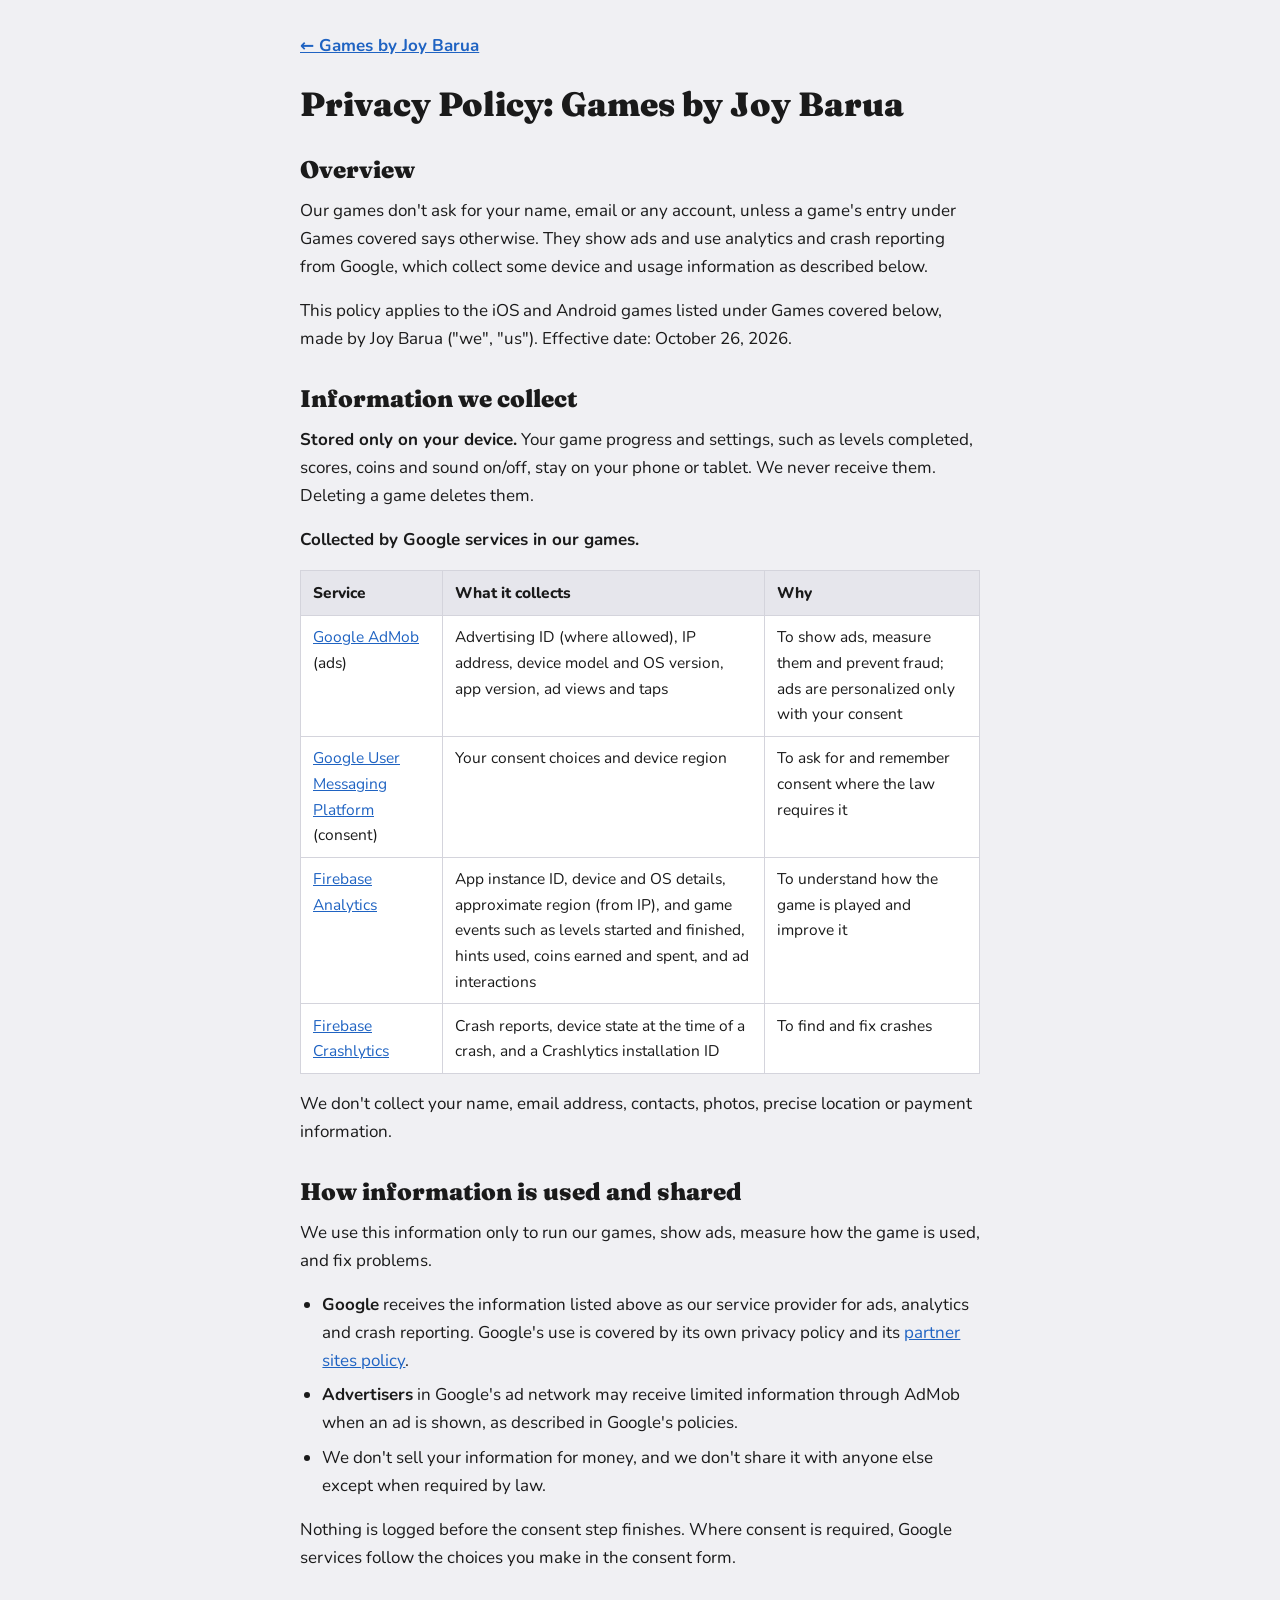
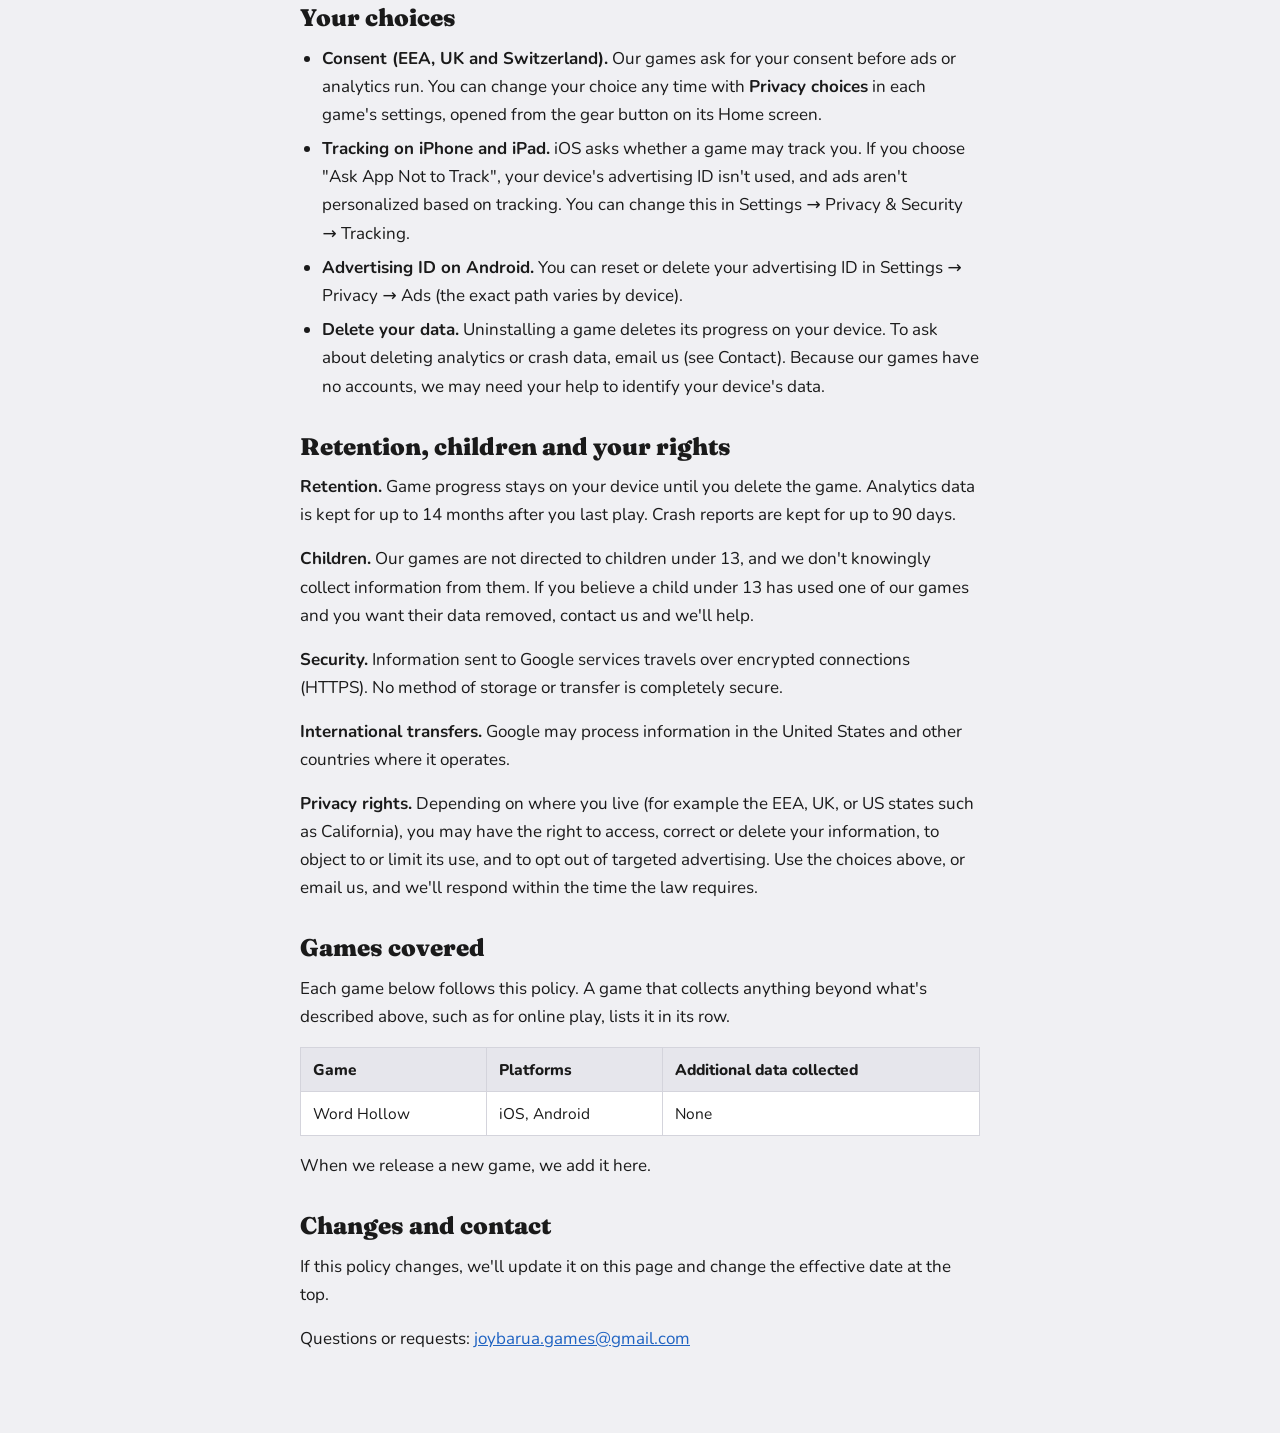
==== privacy/index.html @ 5f44bbf3 "Add developer site and privacy policy Co-Authored-By: Claude Sonnet 5.5 <noreply@anthropic.com>" ====
<!DOCTYPE html>
<html lang="en">
<head>
  <meta charset="utf-8">
  <meta name="viewport" content="width=device-width, initial-scale=1">
  <title>Privacy Policy: Games by Joy Barua</title>
  <link rel="preconnect" href="https://fonts.googleapis.com">
  <link rel="preconnect" href="https://fonts.gstatic.com" crossorigin>
  <link href="https://fonts.googleapis.com/css2?family=Fraunces:opsz,wght@9..144,900&family=Nunito:wght@400;700;800&display=swap" rel="stylesheet">
  <link rel="stylesheet" href="/style.css">
</head>
<body>
  <main>
    <a class="back" href="/">&larr; Games by Joy Barua</a>

    <h1>Privacy Policy: Games by Joy Barua</h1>

    <h2>Overview</h2>

    <p>Our games don't ask for your name, email or any account, unless a game's entry under Games covered says otherwise. They show ads and use analytics and crash reporting from Google, which collect some device and usage information as described below.</p>

    <p>This policy applies to the iOS and Android games listed under Games covered below, made by Joy Barua ("we", "us"). Effective date: October 26, 2026.</p>

    <h2>Information we collect</h2>

    <p><strong>Stored only on your device.</strong> Your game progress and settings, such as levels completed, scores, coins and sound on/off, stay on your phone or tablet. We never receive them. Deleting a game deletes them.</p>

    <p><strong>Collected by Google services in our games.</strong></p>

    <div class="table-wrap">
      <table>
        <thead>
          <tr><th>Service</th><th>What it collects</th><th>Why</th></tr>
        </thead>
        <tbody>
          <tr><td><a href="https://policies.google.com/technologies/ads">Google AdMob</a> (ads)</td><td>Advertising ID (where allowed), IP address, device model and OS version, app version, ad views and taps</td><td>To show ads, measure them and prevent fraud; ads are personalized only with your consent</td></tr>
          <tr><td><a href="https://developers.google.com/admob/ump">Google User Messaging Platform</a> (consent)</td><td>Your consent choices and device region</td><td>To ask for and remember consent where the law requires it</td></tr>
          <tr><td><a href="https://firebase.google.com/support/privacy">Firebase Analytics</a></td><td>App instance ID, device and OS details, approximate region (from IP), and game events such as levels started and finished, hints used, coins earned and spent, and ad interactions</td><td>To understand how the game is played and improve it</td></tr>
          <tr><td><a href="https://firebase.google.com/support/privacy">Firebase Crashlytics</a></td><td>Crash reports, device state at the time of a crash, and a Crashlytics installation ID</td><td>To find and fix crashes</td></tr>
        </tbody>
      </table>
    </div>

    <p>We don't collect your name, email address, contacts, photos, precise location or payment information.</p>

    <h2>How information is used and shared</h2>

    <p>We use this information only to run our games, show ads, measure how the game is used, and fix problems.</p>

    <ul>
      <li><strong>Google</strong> receives the information listed above as our service provider for ads, analytics and crash reporting. Google's use is covered by its own privacy policy and its <a href="https://policies.google.com/technologies/partner-sites">partner sites policy</a>.</li>
      <li><strong>Advertisers</strong> in Google's ad network may receive limited information through AdMob when an ad is shown, as described in Google's policies.</li>
      <li>We don't sell your information for money, and we don't share it with anyone else except when required by law.</li>
    </ul>

    <p>Nothing is logged before the consent step finishes. Where consent is required, Google services follow the choices you make in the consent form.</p>

    <h2>Your choices</h2>

    <ul>
      <li><strong>Consent (EEA, UK and Switzerland).</strong> Our games ask for your consent before ads or analytics run. You can change your choice any time with <strong>Privacy choices</strong> in each game's settings, opened from the gear button on its Home screen.</li>
      <li><strong>Tracking on iPhone and iPad.</strong> iOS asks whether a game may track you. If you choose "Ask App Not to Track", your device's advertising ID isn't used, and ads aren't personalized based on tracking. You can change this in Settings &rarr; Privacy &amp; Security &rarr; Tracking.</li>
      <li><strong>Advertising ID on Android.</strong> You can reset or delete your advertising ID in Settings &rarr; Privacy &rarr; Ads (the exact path varies by device).</li>
      <li><strong>Delete your data.</strong> Uninstalling a game deletes its progress on your device. To ask about deleting analytics or crash data, email us (see Contact). Because our games have no accounts, we may need your help to identify your device's data.</li>
    </ul>

    <h2>Retention, children and your rights</h2>

    <p><strong>Retention.</strong> Game progress stays on your device until you delete the game. Analytics data is kept for up to 14 months after you last play. Crash reports are kept for up to 90 days.</p>

    <p><strong>Children.</strong> Our games are not directed to children under 13, and we don't knowingly collect information from them. If you believe a child under 13 has used one of our games and you want their data removed, contact us and we'll help.</p>

    <p><strong>Security.</strong> Information sent to Google services travels over encrypted connections (HTTPS). No method of storage or transfer is completely secure.</p>

    <p><strong>International transfers.</strong> Google may process information in the United States and other countries where it operates.</p>

    <p><strong>Privacy rights.</strong> Depending on where you live (for example the EEA, UK, or US states such as California), you may have the right to access, correct or delete your information, to object to or limit its use, and to opt out of targeted advertising. Use the choices above, or email us, and we'll respond within the time the law requires.</p>

    <h2>Games covered</h2>

    <p>Each game below follows this policy. A game that collects anything beyond what's described above, such as for online play, lists it in its row.</p>

    <div class="table-wrap">
      <table>
        <thead>
          <tr><th>Game</th><th>Platforms</th><th>Additional data collected</th></tr>
        </thead>
        <tbody>
          <tr><td>Word Hollow</td><td>iOS, Android</td><td>None</td></tr>
        </tbody>
      </table>
    </div>

    <p>When we release a new game, we add it here.</p>

    <h2>Changes and contact</h2>

    <p>If this policy changes, we'll update it on this page and change the effective date at the top.</p>

    <p>Questions or requests: <a href="mailto:joybarua.games@gmail.com">joybarua.games@gmail.com</a></p>
  </main>
</body>
</html>
---- style.css ----
:root {
  --bg: #f0f0f3;
  --text: #1a1a1a;
  --link: #1f63c2;
  --muted: #5a5a64;
  --line: #d4d4dc;
  --card: #ffffff;
}

* { box-sizing: border-box; }

html { -webkit-text-size-adjust: 100%; }

body {
  margin: 0;
  background: var(--bg);
  color: var(--text);
  font-family: "Nunito", system-ui, -apple-system, "Segoe UI", sans-serif;
  font-size: 1.0625rem;
  line-height: 1.65;
}

main {
  max-width: 720px;
  margin: 0 auto;
  padding: 2rem 1.25rem 4rem;
}

h1, h2 {
  font-family: "Fraunces", Georgia, serif;
  font-weight: 900;
  line-height: 1.2;
  margin: 2rem 0 0.75rem;
}

h1 { font-size: 2.1rem; margin-top: 0.5rem; }
h2 { font-size: 1.5rem; }

p, ul { margin: 0 0 1rem; }
ul { padding-left: 1.4rem; }
li { margin-bottom: 0.4rem; }

a { color: var(--link); }

.back { display: inline-block; margin-bottom: 1rem; font-weight: 700; }

.game {
  background: var(--card);
  border: 1px solid var(--line);
  border-radius: 14px;
  padding: 1rem 1.25rem;
  margin: 0 0 1rem;
}
.game h3 {
  font-family: "Fraunces", Georgia, serif;
  font-weight: 900;
  font-size: 1.25rem;
  margin: 0 0 0.25rem;
}
.game p { margin: 0; }

.table-wrap { overflow-x: auto; margin: 0 0 1rem; }

table {
  border-collapse: collapse;
  width: 100%;
  background: var(--card);
  font-size: 0.97rem;
}
th, td {
  border: 1px solid var(--line);
  padding: 0.55rem 0.75rem;
  text-align: left;
  vertical-align: top;
}
th { background: #e6e6ec; font-weight: 800; }

footer { margin-top: 3rem; color: var(--muted); font-size: 0.95rem; }
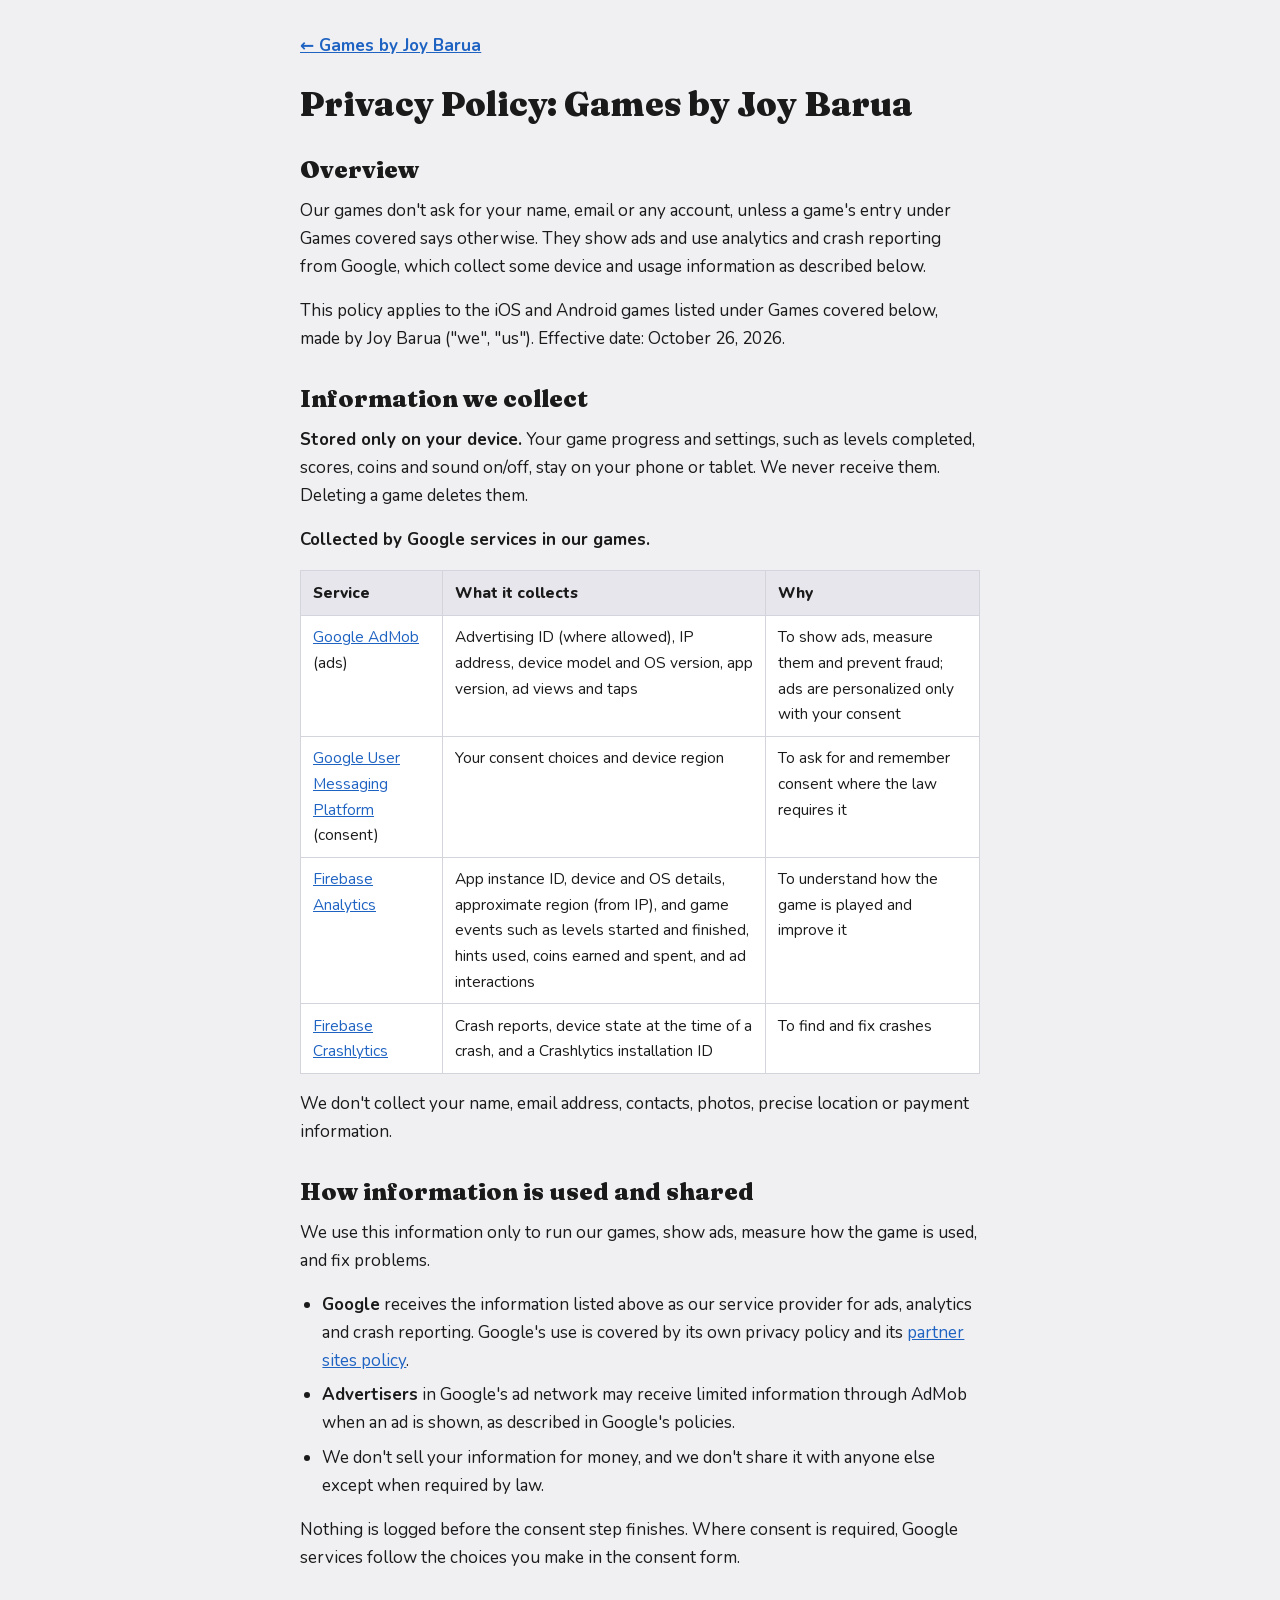
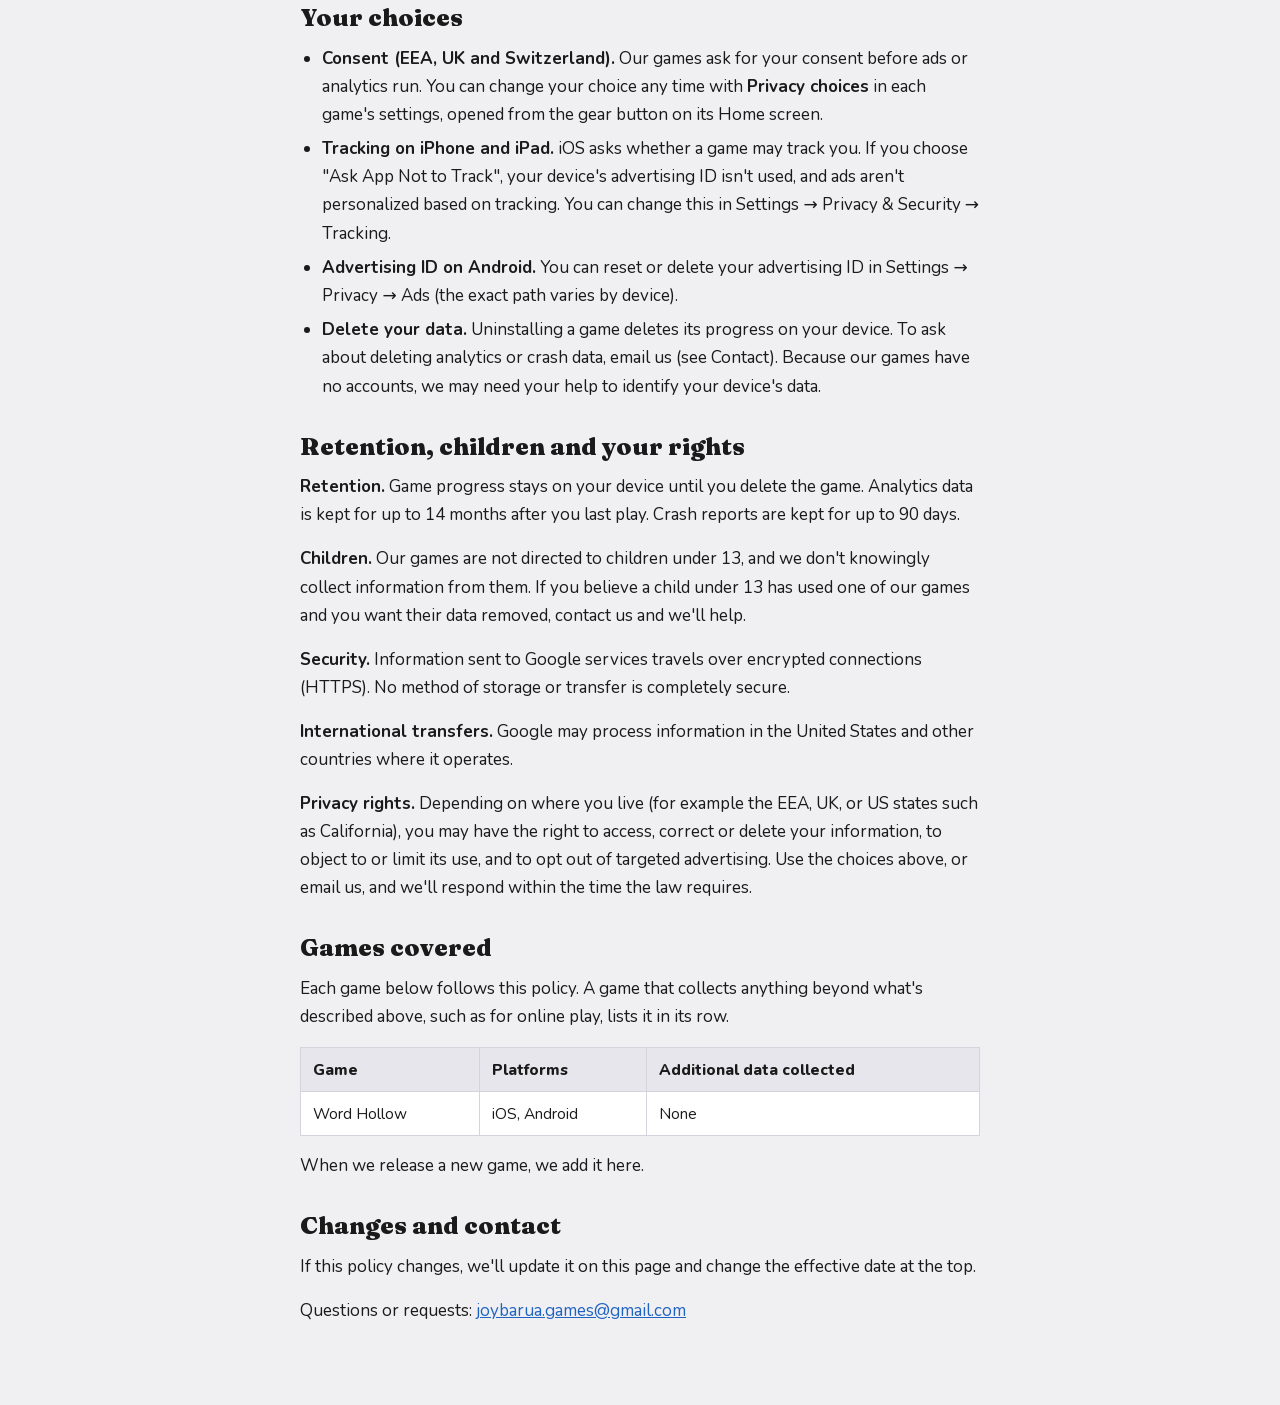
==== commit eb8d20a4: "Self-host Fraunces and Nunito fonts, drop Google Fonts Co-Authored-By: Claude Sonnet 5.5 <noreply@an" ====
--- a/privacy/index.html
+++ b/privacy/index.html
@@ -4,9 +4,8 @@
   <meta charset="utf-8">
   <meta name="viewport" content="width=device-width, initial-scale=1">
   <title>Privacy Policy: Games by Joy Barua</title>
-  <link rel="preconnect" href="https://fonts.googleapis.com">
-  <link rel="preconnect" href="https://fonts.gstatic.com" crossorigin>
-  <link href="https://fonts.googleapis.com/css2?family=Fraunces:opsz,wght@9..144,900&family=Nunito:wght@400;700;800&display=swap" rel="stylesheet">
+  <link rel="preload" href="/fonts/Nunito-latin.woff2" as="font" type="font/woff2" crossorigin>
+  <link rel="preload" href="/fonts/Fraunces-900-latin.woff2" as="font" type="font/woff2" crossorigin>
   <link rel="stylesheet" href="/style.css">
 </head>
 <body>
--- a/style.css
+++ b/style.css
@@ -1,3 +1,21 @@
+@font-face {
+  font-family: "Fraunces";
+  font-style: normal;
+  font-weight: 900;
+  font-display: swap;
+  src: url("/fonts/Fraunces-900-latin.woff2") format("woff2");
+  unicode-range: U+0000-00FF, U+0131, U+0152-0153, U+02BB-02BC, U+02C6, U+02DA, U+02DC, U+0304, U+0308, U+0329, U+2000-206F, U+20AC, U+2122, U+2191, U+2193, U+2212, U+2215, U+FEFF, U+FFFD;
+}
+
+@font-face {
+  font-family: "Nunito";
+  font-style: normal;
+  font-weight: 400 800;
+  font-display: swap;
+  src: url("/fonts/Nunito-latin.woff2") format("woff2");
+  unicode-range: U+0000-00FF, U+0131, U+0152-0153, U+02BB-02BC, U+02C6, U+02DA, U+02DC, U+0304, U+0308, U+0329, U+2000-206F, U+20AC, U+2122, U+2191, U+2193, U+2212, U+2215, U+FEFF, U+FFFD;
+}
+
 :root {
   --bg: #f0f0f3;
   --text: #1a1a1a;
